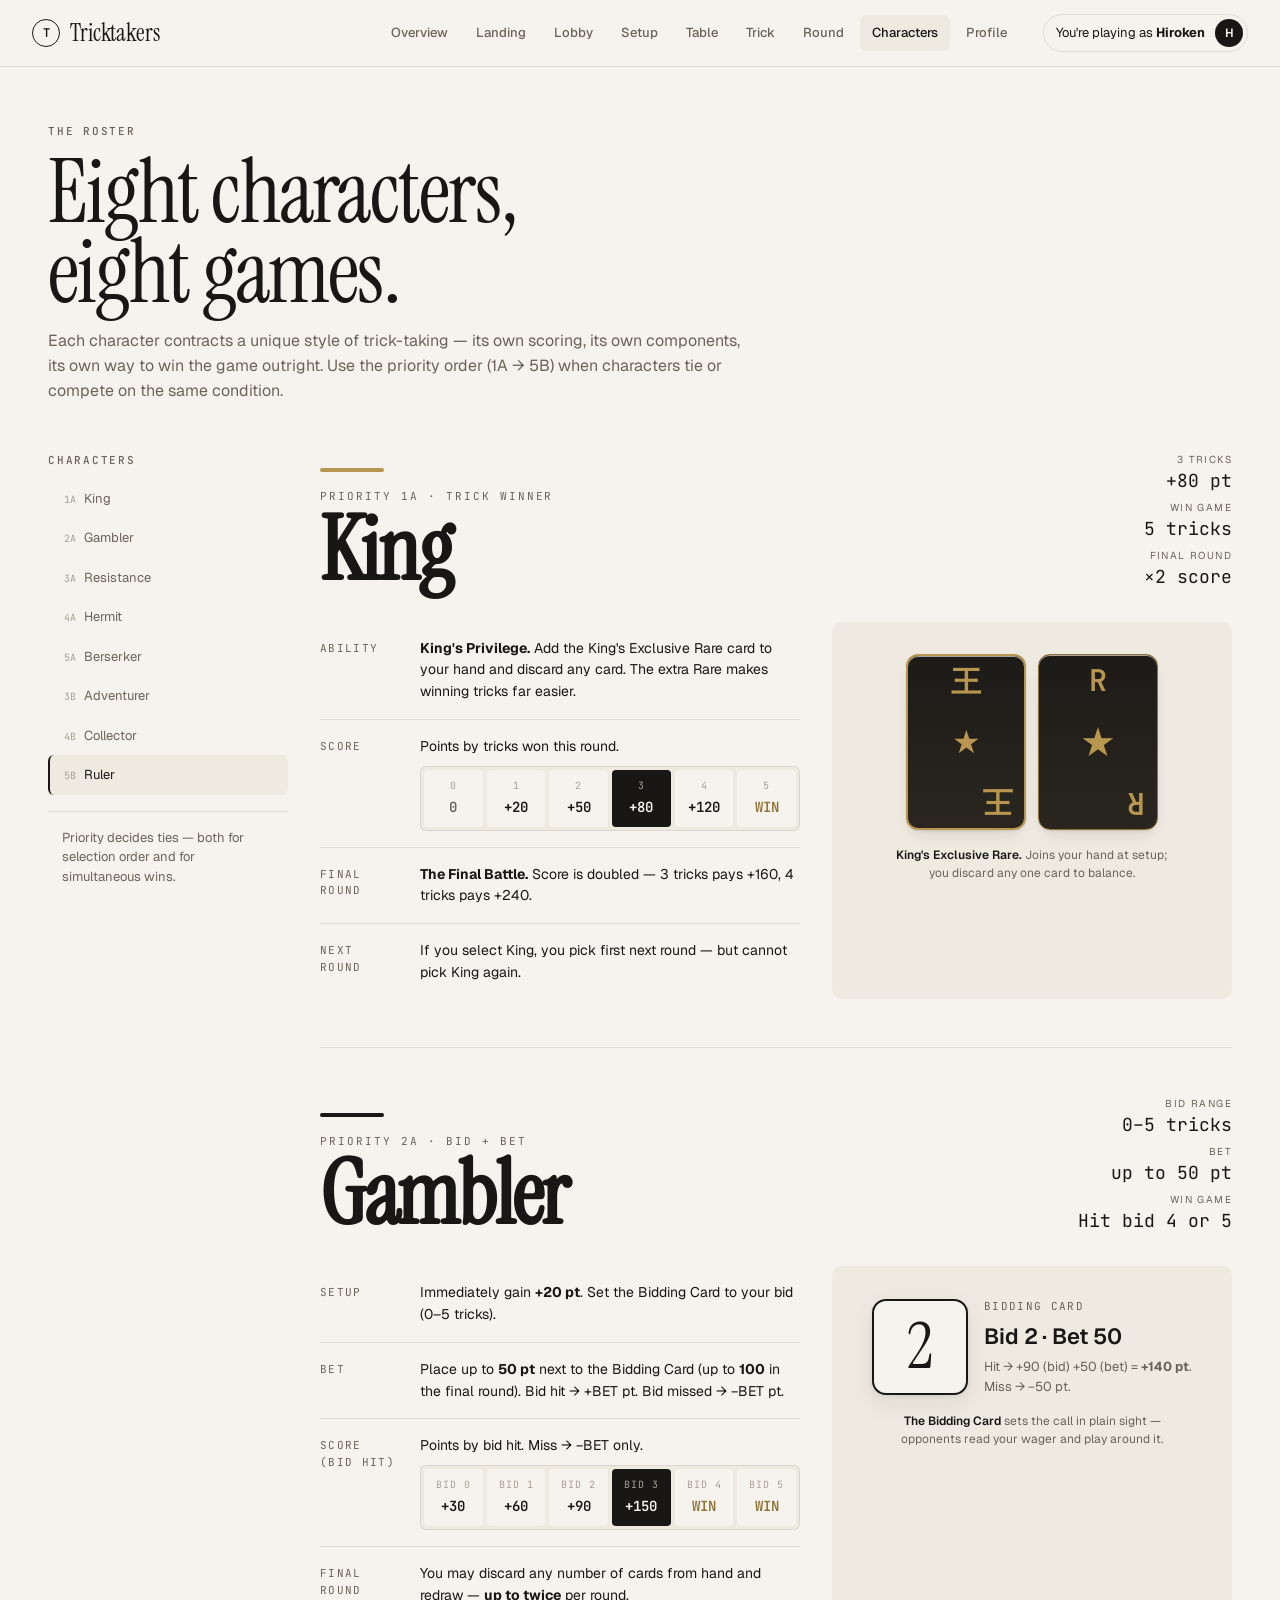
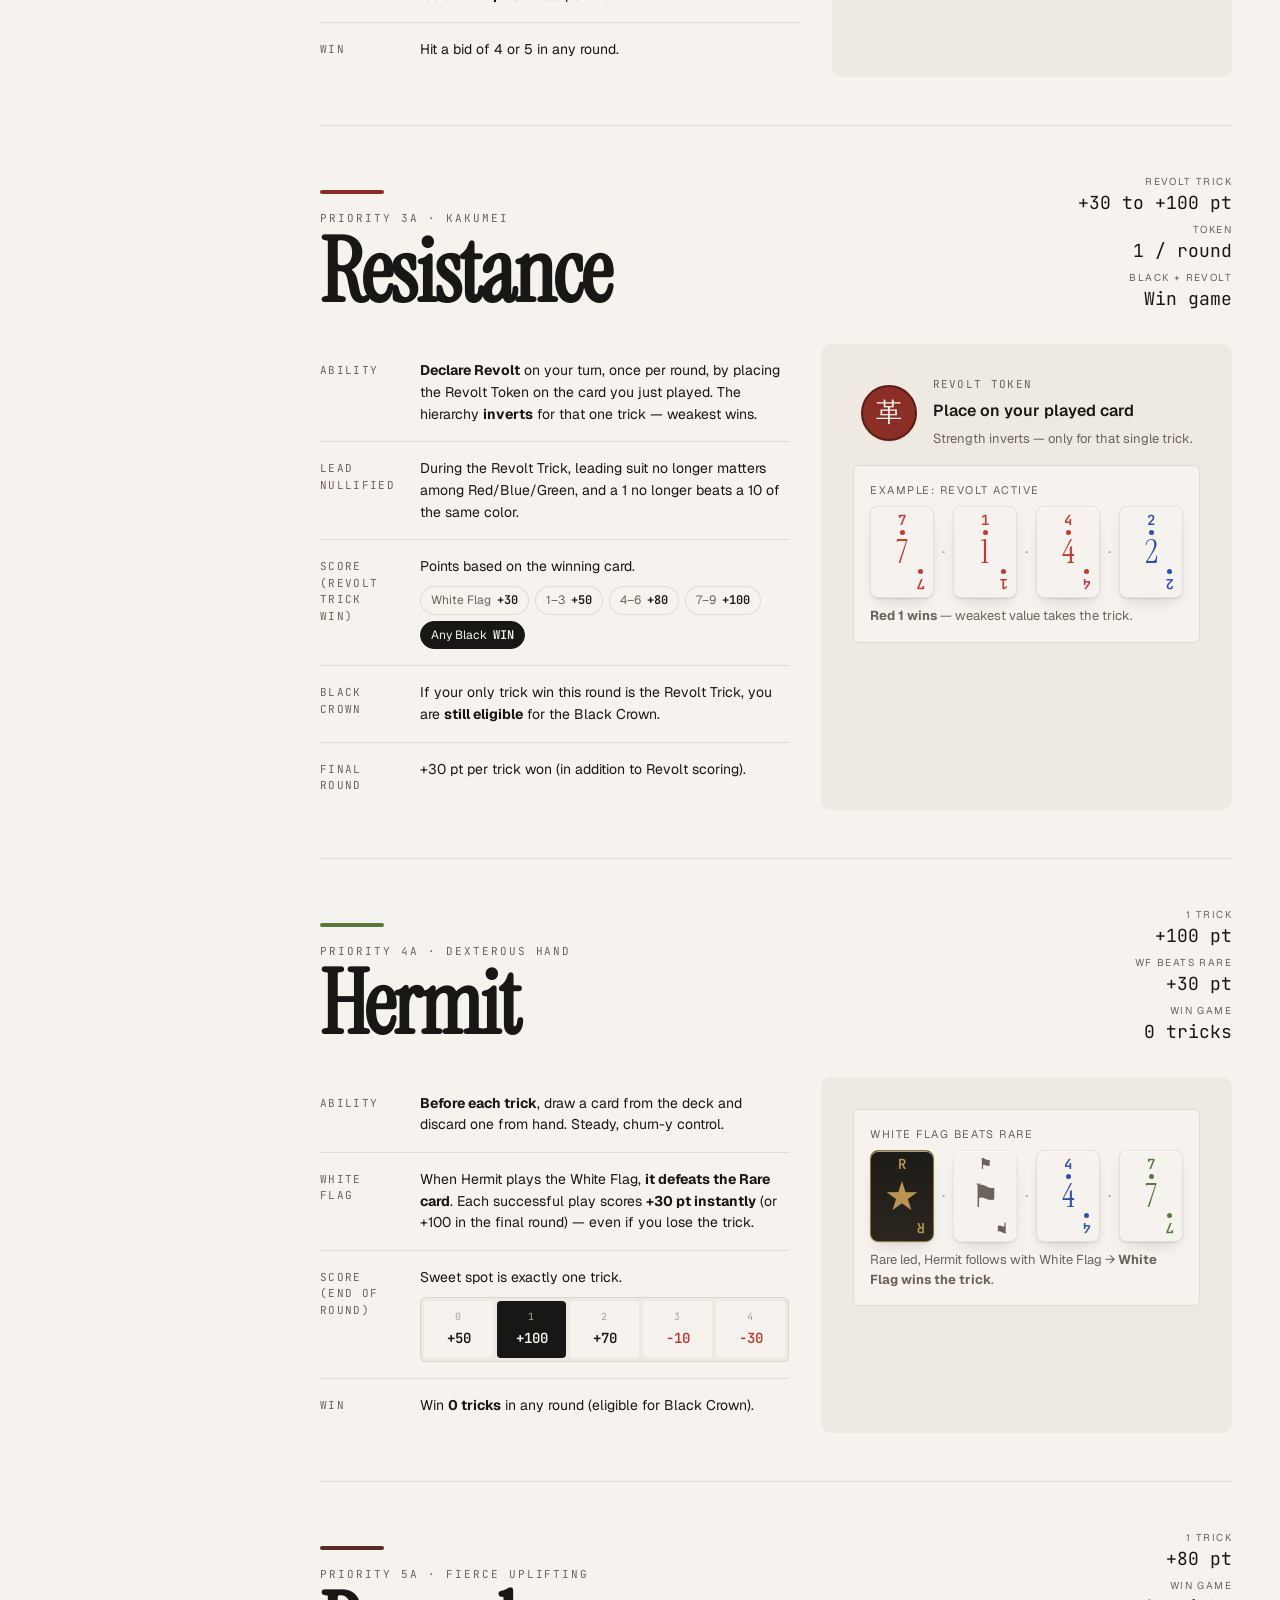
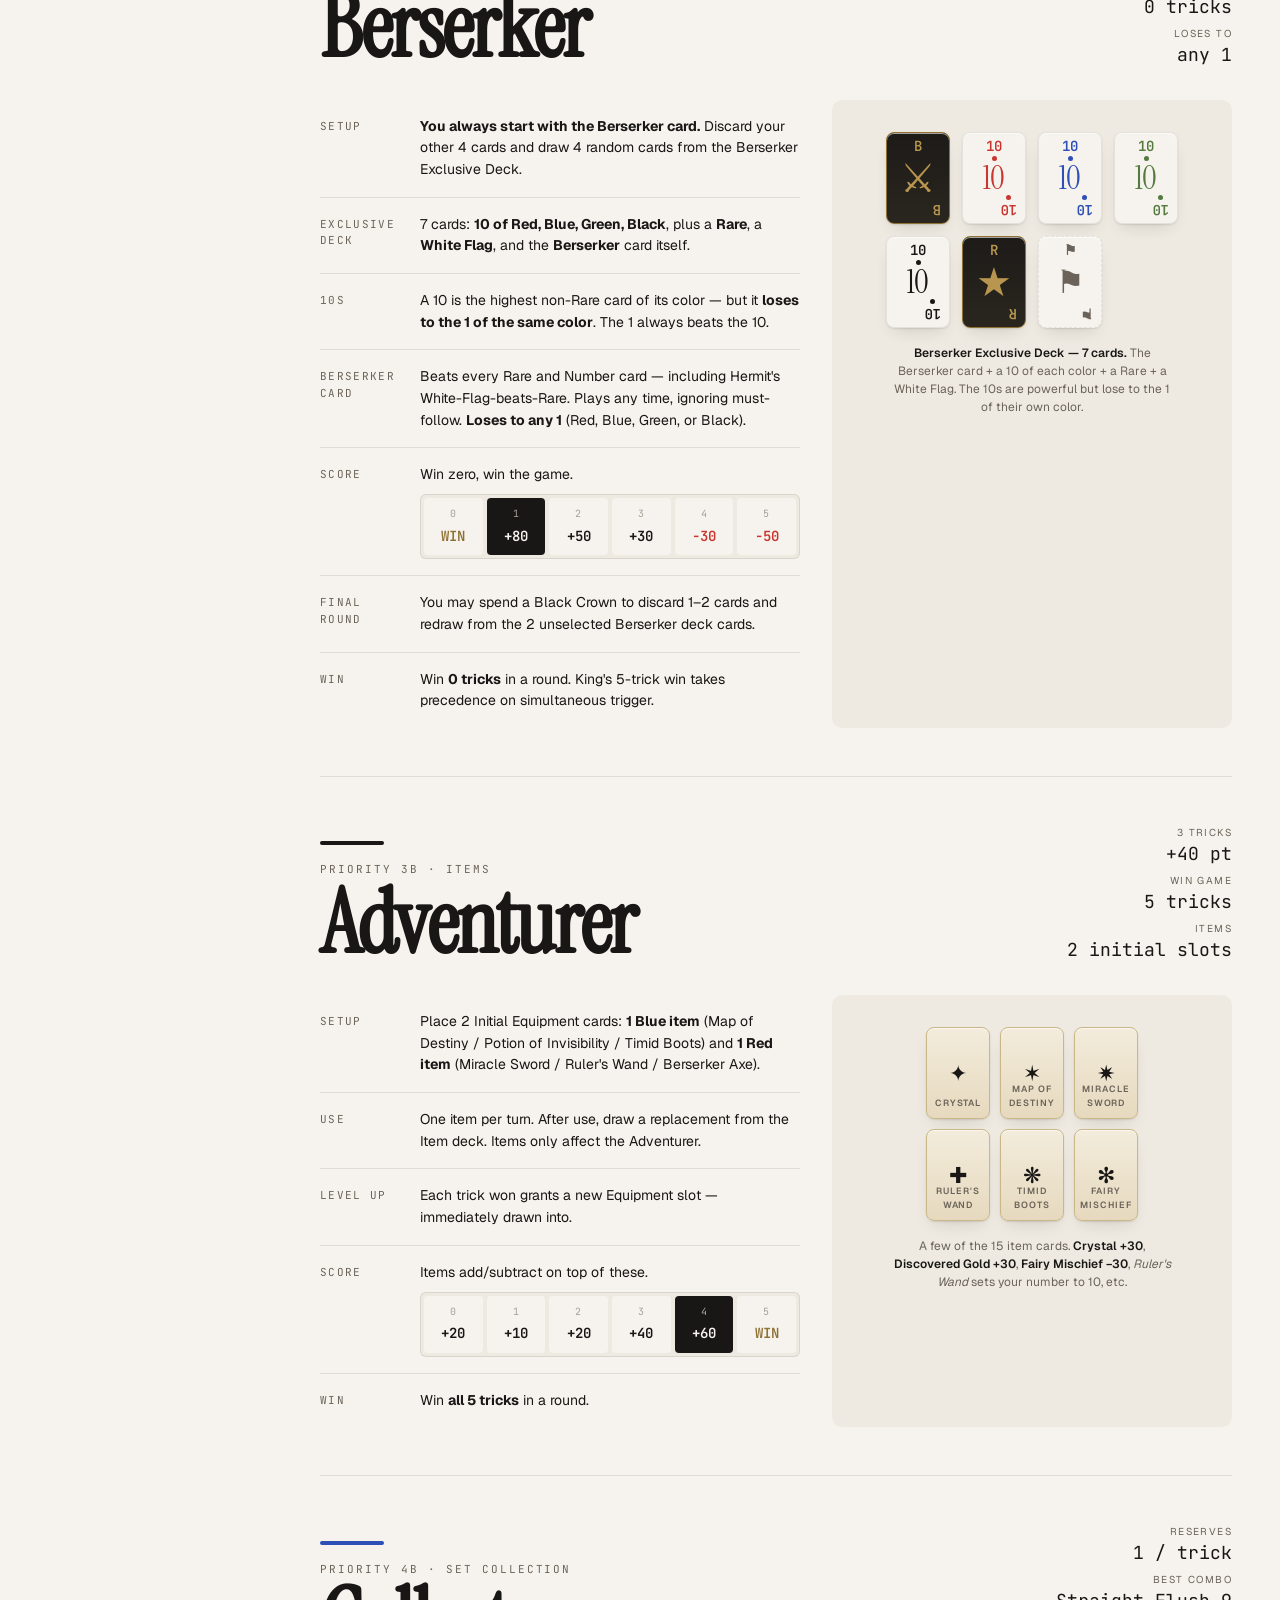
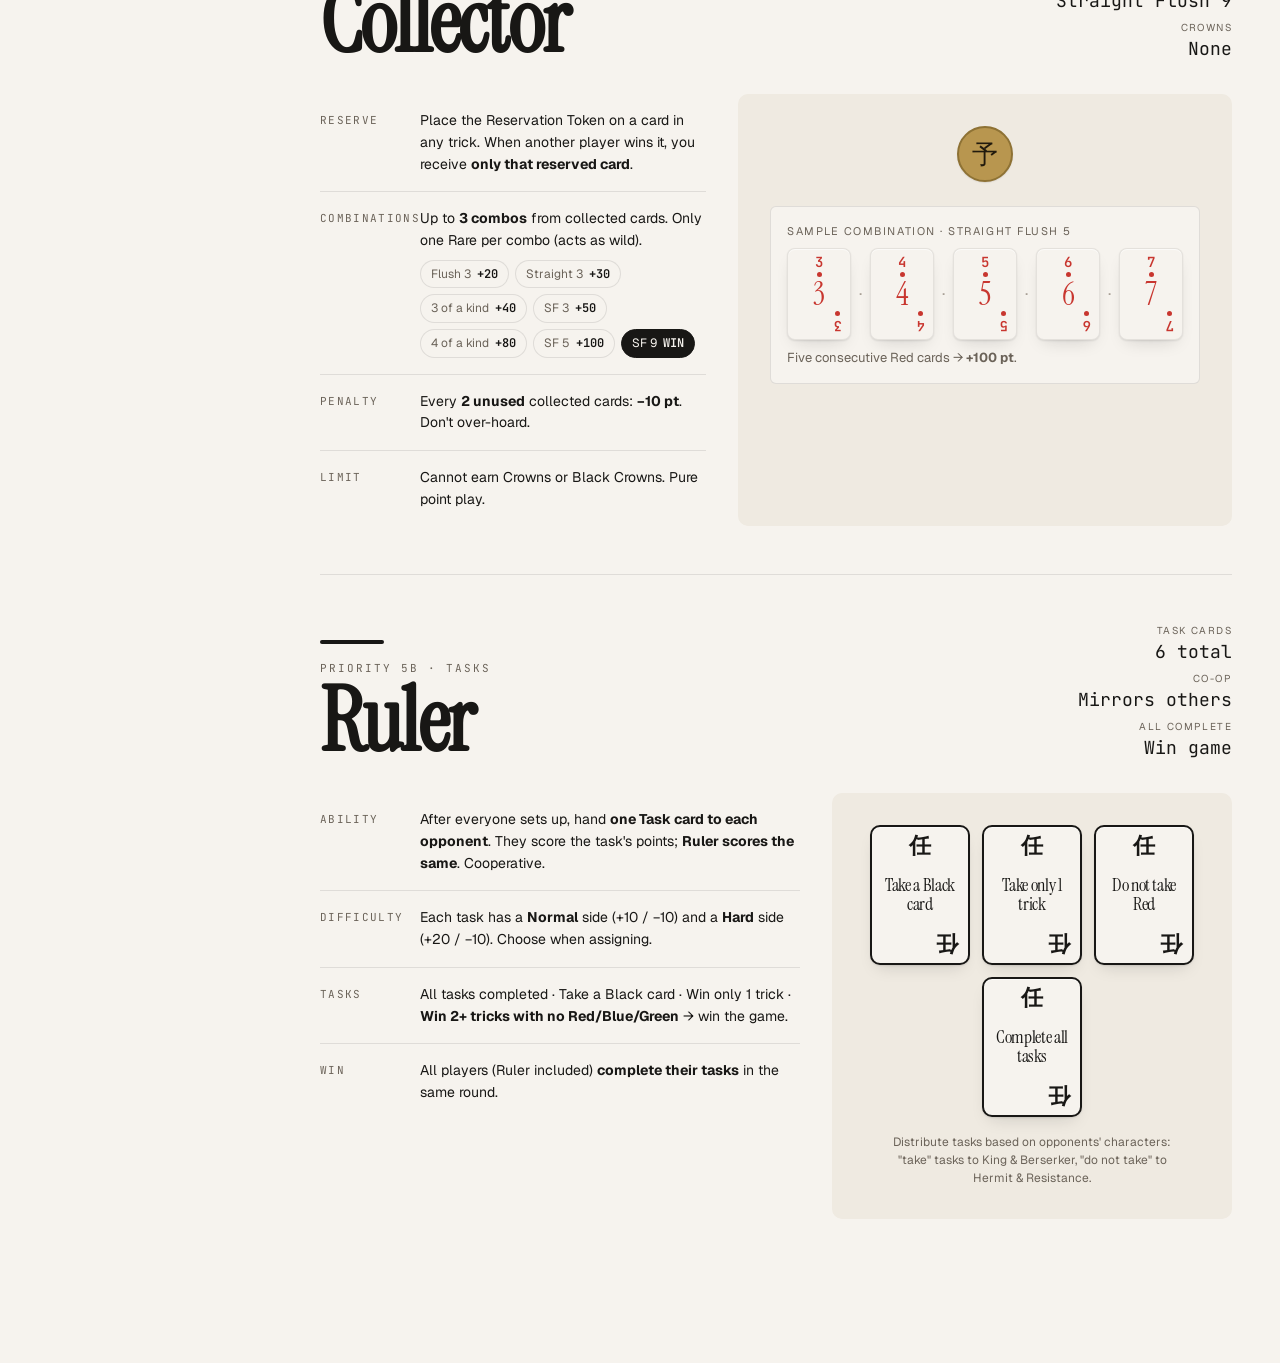
==== priv/static/tricktakers/characters.html @ 6077c6db "initial" ====
<!doctype html>
<html lang="en">
<head>
  <meta charset="utf-8">
  <title>Tricktakers — Characters</title>
  <link rel="stylesheet" href="assets/styles.css">
  <style>
    .codex {
      display: grid;
      grid-template-columns: 240px 1fr;
      gap: 32px;
      align-items: flex-start;
    }
    .toc { position: sticky; top: 80px; }
    .toc a {
      display: block;
      padding: 10px 14px;
      border-radius: var(--r-md);
      text-decoration: none;
      color: var(--ink-mute);
      font-size: 13px;
      border-left: 2px solid transparent;
    }
    .toc a:hover { color: var(--ink); background: var(--paper-2); }
    .toc a.active { color: var(--ink); border-left-color: var(--ink); background: var(--paper-2); }
    .toc .pri { font-family: var(--font-mono); font-size: 10px; color: var(--ink-faint); margin-right: 8px; }

    .char-section {
      padding: 48px 0;
      border-bottom: 1px solid var(--hair);
      scroll-margin-top: 80px;
    }
    .char-section:first-of-type { padding-top: 0; }
    .char-section:last-of-type { border-bottom: none; }

    .char-head {
      display: grid;
      grid-template-columns: 1fr auto;
      gap: 24px;
      align-items: flex-end;
      margin-bottom: 32px;
    }
    .char-head .name {
      font-family: var(--font-display);
      font-size: 88px;
      line-height: 0.9;
      letter-spacing: -0.02em;
      margin: 0;
    }
    .char-head .priority-tag {
      font-family: var(--font-mono);
      font-size: 11px;
      letter-spacing: 0.18em;
      text-transform: uppercase;
      color: var(--ink-mute);
      margin-bottom: 6px;
    }
    .char-head .quick-stats {
      display: flex; flex-direction: column; gap: 6px;
      text-align: right;
      font-size: 13px;
    }
    .char-head .quick-stats .v {
      font-family: var(--font-mono);
      font-size: 18px;
      color: var(--ink);
    }
    .char-head .quick-stats .l {
      font-size: 10px;
      letter-spacing: 0.14em;
      text-transform: uppercase;
      color: var(--ink-mute);
    }

    .char-body {
      display: grid;
      grid-template-columns: 1.2fr 1fr;
      gap: 32px;
    }
    .mech-list {
      display: flex; flex-direction: column;
      gap: 0;
    }
    .mech-list .row-item {
      display: grid;
      grid-template-columns: 80px 1fr;
      gap: 20px;
      padding: 16px 0;
      border-top: 1px solid var(--hair);
    }
    .mech-list .row-item:first-child { border-top: none; }
    .mech-list .row-item .key {
      font-family: var(--font-mono);
      font-size: 11px;
      letter-spacing: 0.12em;
      color: var(--ink-mute);
      text-transform: uppercase;
      padding-top: 2px;
    }
    .mech-list .row-item .val {
      font-size: 14px;
      line-height: 1.55;
    }
    .mech-list .row-item .val strong { color: var(--ink); }

    .card-display {
      background: var(--paper-2);
      border-radius: var(--r-lg);
      padding: 32px;
      display: flex;
      flex-direction: column;
      align-items: center;
      gap: 16px;
    }
    .card-display .stack {
      display: flex; gap: 12px; flex-wrap: wrap; justify-content: center;
    }
    .card-display .caption {
      text-align: center;
      font-size: 12px;
      color: var(--ink-mute);
      max-width: 36ch;
    }
    .card-display .caption strong { color: var(--ink); font-weight: 600; }

    .berserker-deck {
      display: grid;
      grid-template-columns: repeat(4, 1fr);
      gap: 12px;
    }
    .item-grid {
      display: grid;
      grid-template-columns: repeat(3, 1fr);
      gap: 10px;
    }
    .item-grid .pcard.item .center { font-size: 22px; }
    .accent-bar {
      height: 4px;
      width: 64px;
      border-radius: 2px;
      background: var(--ink);
      margin-bottom: 16px;
    }
    .accent-bar.gold { background: var(--gold); }
    .accent-bar.red { background: var(--suit-red); }
    .accent-bar.blue { background: var(--suit-blue); }
    .accent-bar.green { background: var(--suit-green); }
    .accent-bar.crimson { background: var(--crimson); }
    .accent-bar.ink { background: var(--ink); }
    .accent-bar.brown { background: #5a2a22; }

    .example {
      background: var(--paper);
      border: 1px solid var(--hair);
      border-radius: var(--r-md);
      padding: 16px;
      font-size: 13px;
    }
    .example .title {
      font-size: 11px;
      letter-spacing: 0.14em;
      text-transform: uppercase;
      color: var(--ink-mute);
      margin-bottom: 8px;
    }
    .example .cards-row {
      display: flex; gap: 8px;
      margin-top: 8px;
      align-items: center;
    }
    .example .arrow { color: var(--ink-faint); font-size: 16px; }

    .die {
      width: 96px; height: 96px;
      background: var(--paper);
      border: 2px solid var(--ink);
      border-radius: 14px;
      display: grid; place-items: center;
      font-family: var(--font-display);
      font-size: 64px;
      line-height: 1;
      box-shadow: var(--sh-2);
    }
    .token {
      width: 56px; height: 56px;
      border-radius: 50%;
      display: grid; place-items: center;
      font-family: var(--font-display);
      font-size: 26px;
      box-shadow: var(--sh-1);
    }
    .token.kakumei { background: var(--crimson); color: var(--paper); border: 2px solid #5a1d16; }
    .token.reservation { background: var(--gold); color: #211a0d; border: 2px solid var(--gold-deep); }
    .token.lead { background: var(--paper); color: var(--ink); border: 2px solid var(--ink); font-size: 12px; letter-spacing: 0.1em; }
  </style>
</head>
<body>
  <div class="app" data-screen-label="08 Characters">
    <div id="bar"></div>
    <main class="page-wide">
      <div style="margin-bottom: 48px;">
        <div class="eyebrow">The roster</div>
        <h1 class="h-display" style="margin: 12px 0 16px; max-width: 14ch;">Eight characters, eight games.</h1>
        <p class="body" style="max-width: 64ch; color: var(--ink-mute); font-size: 16px;">
          Each character contracts a unique style of trick-taking — its own scoring, its own components,
          its own way to win the game outright. Use the priority order (1A → 5B) when characters tie or compete on the same condition.
        </p>
      </div>

      <div class="codex">
        <!-- TOC -->
        <aside class="toc">
          <div class="eyebrow" style="margin-bottom: 10px;">Characters</div>
          <a href="#king" class="active"><span class="pri">1A</span>King</a>
          <a href="#gambler"><span class="pri">2A</span>Gambler</a>
          <a href="#resistance"><span class="pri">3A</span>Resistance</a>
          <a href="#hermit"><span class="pri">4A</span>Hermit</a>
          <a href="#berserker"><span class="pri">5A</span>Berserker</a>
          <a href="#adventurer"><span class="pri">3B</span>Adventurer</a>
          <a href="#collector"><span class="pri">4B</span>Collector</a>
          <a href="#ruler"><span class="pri">5B</span>Ruler</a>
          <div class="divider" style="margin: 16px 0;"></div>
          <div class="body-sm muted" style="padding: 0 14px;">
            Priority decides ties &mdash; both for selection order and for simultaneous wins.
          </div>
        </aside>

        <!-- Character entries -->
        <div>
          <!-- KING -->
          <section id="king" class="char-section">
            <div class="char-head">
              <div>
                <div class="accent-bar gold"></div>
                <div class="priority-tag">Priority 1A · Trick winner</div>
                <h2 class="name">King</h2>
              </div>
              <div class="quick-stats">
                <div><div class="l">3 tricks</div><div class="v">+80 pt</div></div>
                <div><div class="l">Win game</div><div class="v">5 tricks</div></div>
                <div><div class="l">Final round</div><div class="v">×2 score</div></div>
              </div>
            </div>
            <div class="char-body">
              <div class="mech-list">
                <div class="row-item">
                  <div class="key">Ability</div>
                  <div class="val"><strong>King's Privilege.</strong> Add the King's Exclusive Rare card to your hand and discard any card. The extra Rare makes winning tricks far easier.</div>
                </div>
                <div class="row-item">
                  <div class="key">Score</div>
                  <div class="val">
                    Points by tricks won this round.
                    <div class="tier-row">
                      <div class="tier zero"><div class="label">0</div><div class="v">0</div></div>
                      <div class="tier"><div class="label">1</div><div class="v">+20</div></div>
                      <div class="tier"><div class="label">2</div><div class="v">+50</div></div>
                      <div class="tier highlight"><div class="label">3</div><div class="v">+80</div></div>
                      <div class="tier"><div class="label">4</div><div class="v">+120</div></div>
                      <div class="tier win"><div class="label">5</div><div class="v">WIN</div></div>
                    </div>
                  </div>
                </div>
                <div class="row-item">
                  <div class="key">Final round</div>
                  <div class="val"><strong>The Final Battle.</strong> Score is doubled — 3 tricks pays +160, 4 tricks pays +240.</div>
                </div>
                <div class="row-item">
                  <div class="key">Next round</div>
                  <div class="val">If you select King, you pick first next round — but cannot pick King again.</div>
                </div>
              </div>
              <div class="card-display">
                <div class="stack">
                  <div id="king-rare"></div>
                  <div id="king-rare-2"></div>
                </div>
                <div class="caption"><strong>King's Exclusive Rare.</strong> Joins your hand at setup; you discard any one card to balance.</div>
              </div>
            </div>
          </section>

          <!-- GAMBLER -->
          <section id="gambler" class="char-section">
            <div class="char-head">
              <div>
                <div class="accent-bar"></div>
                <div class="priority-tag">Priority 2A · Bid + bet</div>
                <h2 class="name">Gambler</h2>
              </div>
              <div class="quick-stats">
                <div><div class="l">Bid range</div><div class="v">0–5 tricks</div></div>
                <div><div class="l">Bet</div><div class="v">up to 50 pt</div></div>
                <div><div class="l">Win game</div><div class="v">Hit bid 4 or 5</div></div>
              </div>
            </div>
            <div class="char-body">
              <div class="mech-list">
                <div class="row-item">
                  <div class="key">Setup</div>
                  <div class="val">Immediately gain <strong>+20 pt</strong>. Set the Bidding Card to your bid (0–5 tricks).</div>
                </div>
                <div class="row-item">
                  <div class="key">Bet</div>
                  <div class="val">Place up to <strong>50 pt</strong> next to the Bidding Card (up to <strong>100</strong> in the final round). Bid hit → +BET pt. Bid missed → −BET pt.</div>
                </div>
                <div class="row-item">
                  <div class="key">Score (bid hit)</div>
                  <div class="val">
                    Points by bid hit. Miss → −BET only.
                    <div class="tier-row">
                      <div class="tier"><div class="label">Bid 0</div><div class="v">+30</div></div>
                      <div class="tier"><div class="label">Bid 1</div><div class="v">+60</div></div>
                      <div class="tier"><div class="label">Bid 2</div><div class="v">+90</div></div>
                      <div class="tier highlight"><div class="label">Bid 3</div><div class="v">+150</div></div>
                      <div class="tier win"><div class="label">Bid 4</div><div class="v">WIN</div></div>
                      <div class="tier win"><div class="label">Bid 5</div><div class="v">WIN</div></div>
                    </div>
                  </div>
                </div>
                <div class="row-item">
                  <div class="key">Final round</div>
                  <div class="val">You may discard any number of cards from hand and redraw — <strong>up to twice</strong> per round.</div>
                </div>
                <div class="row-item">
                  <div class="key">Win</div>
                  <div class="val">Hit a bid of 4 or 5 in any round.</div>
                </div>
              </div>
              <div class="card-display">
                <div class="row gap-4" style="align-items: center;">
                  <div class="die">2</div>
                  <div class="col gap-2" style="text-align: left;">
                    <div class="mono" style="font-size: 11px; letter-spacing: 0.12em; color: var(--ink-mute);">BIDDING CARD</div>
                    <div class="h-3">Bid 2 · Bet 50</div>
                    <div class="body-sm muted">Hit → +90 (bid) +50 (bet) = <strong>+140 pt</strong>.<br>Miss → −50 pt.</div>
                  </div>
                </div>
                <div class="caption"><strong>The Bidding Card</strong> sets the call in plain sight — opponents read your wager and play around it.</div>
              </div>
            </div>
          </section>

          <!-- RESISTANCE -->
          <section id="resistance" class="char-section">
            <div class="char-head">
              <div>
                <div class="accent-bar crimson"></div>
                <div class="priority-tag">Priority 3A · Kakumei</div>
                <h2 class="name">Resistance</h2>
              </div>
              <div class="quick-stats">
                <div><div class="l">Revolt trick</div><div class="v">+30 to +100 pt</div></div>
                <div><div class="l">Token</div><div class="v">1 / round</div></div>
                <div><div class="l">Black + Revolt</div><div class="v">Win game</div></div>
              </div>
            </div>
            <div class="char-body">
              <div class="mech-list">
                <div class="row-item">
                  <div class="key">Ability</div>
                  <div class="val"><strong>Declare Revolt</strong> on your turn, once per round, by placing the Revolt Token on the card you just played. The hierarchy <strong>inverts</strong> for that one trick — weakest wins.</div>
                </div>
                <div class="row-item">
                  <div class="key">Lead nullified</div>
                  <div class="val">During the Revolt Trick, leading suit no longer matters among Red/Blue/Green, and a 1 no longer beats a 10 of the same color.</div>
                </div>
                <div class="row-item">
                  <div class="key">Score (Revolt Trick win)</div>
                  <div class="val">
                    Points based on the winning card.
                    <div class="chip-row">
                      <span class="chip"><span class="k">White Flag</span><span class="v">+30</span></span>
                      <span class="chip"><span class="k">1–3</span><span class="v">+50</span></span>
                      <span class="chip"><span class="k">4–6</span><span class="v">+80</span></span>
                      <span class="chip"><span class="k">7–9</span><span class="v">+100</span></span>
                      <span class="chip win"><span class="k">Any Black</span><span class="v">WIN</span></span>
                    </div>
                  </div>
                </div>
                <div class="row-item">
                  <div class="key">Black crown</div>
                  <div class="val">If your only trick win this round is the Revolt Trick, you are <strong>still eligible</strong> for the Black Crown.</div>
                </div>
                <div class="row-item">
                  <div class="key">Final round</div>
                  <div class="val">+30 pt per trick won (in addition to Revolt scoring).</div>
                </div>
              </div>
              <div class="card-display">
                <div class="row gap-4">
                  <div class="token kakumei">革</div>
                  <div class="col gap-2" style="text-align: left;">
                    <div class="mono" style="font-size: 11px; letter-spacing: 0.12em; color: var(--ink-mute);">REVOLT TOKEN</div>
                    <div class="h-4">Place on your played card</div>
                    <div class="body-sm muted">Strength inverts — only for that single trick.</div>
                  </div>
                </div>
                <div class="example">
                  <div class="title">Example: Revolt active</div>
                  <div class="cards-row" id="kakumei-example"></div>
                  <div class="body-sm muted" style="margin-top: 8px;"><strong>Red 1 wins</strong> — weakest value takes the trick.</div>
                </div>
              </div>
            </div>
          </section>

          <!-- HERMIT -->
          <section id="hermit" class="char-section">
            <div class="char-head">
              <div>
                <div class="accent-bar green"></div>
                <div class="priority-tag">Priority 4A · Dexterous hand</div>
                <h2 class="name">Hermit</h2>
              </div>
              <div class="quick-stats">
                <div><div class="l">1 trick</div><div class="v">+100 pt</div></div>
                <div><div class="l">WF beats Rare</div><div class="v">+30 pt</div></div>
                <div><div class="l">Win game</div><div class="v">0 tricks</div></div>
              </div>
            </div>
            <div class="char-body">
              <div class="mech-list">
                <div class="row-item">
                  <div class="key">Ability</div>
                  <div class="val"><strong>Before each trick</strong>, draw a card from the deck and discard one from hand. Steady, churn-y control.</div>
                </div>
                <div class="row-item">
                  <div class="key">White Flag</div>
                  <div class="val">When Hermit plays the White Flag, <strong>it defeats the Rare card</strong>. Each successful play scores <strong>+30 pt instantly</strong> (or +100 in the final round) — even if you lose the trick.</div>
                </div>
                <div class="row-item">
                  <div class="key">Score (end of round)</div>
                  <div class="val">
                    Sweet spot is exactly one trick.
                    <div class="tier-row">
                      <div class="tier"><div class="label">0</div><div class="v">+50</div></div>
                      <div class="tier highlight"><div class="label">1</div><div class="v">+100</div></div>
                      <div class="tier"><div class="label">2</div><div class="v">+70</div></div>
                      <div class="tier lose"><div class="label">3</div><div class="v">−10</div></div>
                      <div class="tier lose"><div class="label">4</div><div class="v">−30</div></div>
                    </div>
                  </div>
                </div>
                <div class="row-item">
                  <div class="key">Win</div>
                  <div class="val">Win <strong>0 tricks</strong> in any round (eligible for Black Crown).</div>
                </div>
              </div>
              <div class="card-display">
                <div class="example" style="width: 100%;">
                  <div class="title">White Flag beats Rare</div>
                  <div class="cards-row" id="hermit-example"></div>
                  <div class="body-sm muted" style="margin-top: 8px;">Rare led, Hermit follows with White Flag → <strong>White Flag wins the trick</strong>.</div>
                </div>
              </div>
            </div>
          </section>

          <!-- BERSERKER -->
          <section id="berserker" class="char-section">
            <div class="char-head">
              <div>
                <div class="accent-bar brown"></div>
                <div class="priority-tag">Priority 5A · Fierce uplifting</div>
                <h2 class="name">Berserker</h2>
              </div>
              <div class="quick-stats">
                <div><div class="l">1 trick</div><div class="v">+80 pt</div></div>
                <div><div class="l">Win game</div><div class="v">0 tricks</div></div>
                <div><div class="l">Loses to</div><div class="v">any 1</div></div>
              </div>
            </div>
            <div class="char-body">
              <div class="mech-list">
                <div class="row-item">
                  <div class="key">Setup</div>
                  <div class="val"><strong>You always start with the Berserker card.</strong> Discard your other 4 cards and draw 4 random cards from the Berserker Exclusive Deck.</div>
                </div>
                <div class="row-item">
                  <div class="key">Exclusive deck</div>
                  <div class="val">7 cards: <strong>10 of Red, Blue, Green, Black</strong>, plus a <strong>Rare</strong>, a <strong>White Flag</strong>, and the <strong>Berserker</strong> card itself.</div>
                </div>
                <div class="row-item">
                  <div class="key">10s</div>
                  <div class="val">A 10 is the highest non-Rare card of its color — but it <strong>loses to the 1 of the same color</strong>. The 1 always beats the 10.</div>
                </div>
                <div class="row-item">
                  <div class="key">Berserker card</div>
                  <div class="val">Beats every Rare and Number card — including Hermit's White-Flag-beats-Rare. Plays any time, ignoring must-follow. <strong>Loses to any 1</strong> (Red, Blue, Green, or Black).</div>
                </div>
                <div class="row-item">
                  <div class="key">Score</div>
                  <div class="val">
                    Win zero, win the game.
                    <div class="tier-row">
                      <div class="tier win"><div class="label">0</div><div class="v">WIN</div></div>
                      <div class="tier highlight"><div class="label">1</div><div class="v">+80</div></div>
                      <div class="tier"><div class="label">2</div><div class="v">+50</div></div>
                      <div class="tier"><div class="label">3</div><div class="v">+30</div></div>
                      <div class="tier lose"><div class="label">4</div><div class="v">−30</div></div>
                      <div class="tier lose"><div class="label">5</div><div class="v">−50</div></div>
                    </div>
                  </div>
                </div>
                <div class="row-item">
                  <div class="key">Final round</div>
                  <div class="val">You may spend a Black Crown to discard 1–2 cards and redraw from the 2 unselected Berserker deck cards.</div>
                </div>
                <div class="row-item">
                  <div class="key">Win</div>
                  <div class="val">Win <strong>0 tricks</strong> in a round. King's 5-trick win takes precedence on simultaneous trigger.</div>
                </div>
              </div>
              <div class="card-display">
                <div class="berserker-deck" id="berserker-deck"></div>
                <div class="caption"><strong>Berserker Exclusive Deck — 7 cards.</strong> The Berserker card + a 10 of each color + a Rare + a White Flag. The 10s are powerful but lose to the 1 of their own color.</div>
              </div>
            </div>
          </section>

          <!-- ADVENTURER -->
          <section id="adventurer" class="char-section">
            <div class="char-head">
              <div>
                <div class="accent-bar"></div>
                <div class="priority-tag">Priority 3B · Items</div>
                <h2 class="name">Adventurer</h2>
              </div>
              <div class="quick-stats">
                <div><div class="l">3 tricks</div><div class="v">+40 pt</div></div>
                <div><div class="l">Win game</div><div class="v">5 tricks</div></div>
                <div><div class="l">Items</div><div class="v">2 initial slots</div></div>
              </div>
            </div>
            <div class="char-body">
              <div class="mech-list">
                <div class="row-item">
                  <div class="key">Setup</div>
                  <div class="val">Place 2 Initial Equipment cards: <strong>1 Blue item</strong> (Map of Destiny / Potion of Invisibility / Timid Boots) and <strong>1 Red item</strong> (Miracle Sword / Ruler's Wand / Berserker Axe).</div>
                </div>
                <div class="row-item">
                  <div class="key">Use</div>
                  <div class="val">One item per turn. After use, draw a replacement from the Item deck. Items only affect the Adventurer.</div>
                </div>
                <div class="row-item">
                  <div class="key">Level up</div>
                  <div class="val">Each trick won grants a new Equipment slot — immediately drawn into.</div>
                </div>
                <div class="row-item">
                  <div class="key">Score</div>
                  <div class="val">
                    Items add/subtract on top of these.
                    <div class="tier-row">
                      <div class="tier"><div class="label">0</div><div class="v">+20</div></div>
                      <div class="tier"><div class="label">1</div><div class="v">+10</div></div>
                      <div class="tier"><div class="label">2</div><div class="v">+20</div></div>
                      <div class="tier"><div class="label">3</div><div class="v">+40</div></div>
                      <div class="tier highlight"><div class="label">4</div><div class="v">+60</div></div>
                      <div class="tier win"><div class="label">5</div><div class="v">WIN</div></div>
                    </div>
                  </div>
                </div>
                <div class="row-item">
                  <div class="key">Win</div>
                  <div class="val">Win <strong>all 5 tricks</strong> in a round.</div>
                </div>
              </div>
              <div class="card-display">
                <div class="item-grid" id="adv-items"></div>
                <div class="caption">A few of the 15 item cards. <strong>Crystal +30</strong>, <strong>Discovered Gold +30</strong>, <strong>Fairy Mischief −30</strong>, <em>Ruler's Wand</em> sets your number to 10, etc.</div>
              </div>
            </div>
          </section>

          <!-- COLLECTOR -->
          <section id="collector" class="char-section">
            <div class="char-head">
              <div>
                <div class="accent-bar blue"></div>
                <div class="priority-tag">Priority 4B · Set collection</div>
                <h2 class="name">Collector</h2>
              </div>
              <div class="quick-stats">
                <div><div class="l">Reserves</div><div class="v">1 / trick</div></div>
                <div><div class="l">Best combo</div><div class="v">Straight Flush 9</div></div>
                <div><div class="l">Crowns</div><div class="v">None</div></div>
              </div>
            </div>
            <div class="char-body">
              <div class="mech-list">
                <div class="row-item">
                  <div class="key">Reserve</div>
                  <div class="val">Place the Reservation Token on a card in any trick. When another player wins it, you receive <strong>only that reserved card</strong>.</div>
                </div>
                <div class="row-item">
                  <div class="key">Combinations</div>
                  <div class="val">
                    Up to <strong>3 combos</strong> from collected cards. Only one Rare per combo (acts as wild).
                    <div class="chip-row">
                      <span class="chip"><span class="k">Flush 3</span><span class="v">+20</span></span>
                      <span class="chip"><span class="k">Straight 3</span><span class="v">+30</span></span>
                      <span class="chip"><span class="k">3 of a kind</span><span class="v">+40</span></span>
                      <span class="chip"><span class="k">SF 3</span><span class="v">+50</span></span>
                      <span class="chip"><span class="k">4 of a kind</span><span class="v">+80</span></span>
                      <span class="chip"><span class="k">SF 5</span><span class="v">+100</span></span>
                      <span class="chip win"><span class="k">SF 9</span><span class="v">WIN</span></span>
                    </div>
                  </div>
                </div>
                <div class="row-item">
                  <div class="key">Penalty</div>
                  <div class="val">Every <strong>2 unused</strong> collected cards: <strong>−10 pt</strong>. Don't over-hoard.</div>
                </div>
                <div class="row-item">
                  <div class="key">Limit</div>
                  <div class="val">Cannot earn Crowns or Black Crowns. Pure point play.</div>
                </div>
              </div>
              <div class="card-display">
                <div class="stack" style="margin-bottom: 8px;">
                  <div class="token reservation">予</div>
                </div>
                <div class="example" style="width: 100%;">
                  <div class="title">Sample combination · Straight Flush 5</div>
                  <div class="cards-row" id="collector-example"></div>
                  <div class="body-sm muted" style="margin-top: 8px;">Five consecutive Red cards → <strong>+100 pt</strong>.</div>
                </div>
              </div>
            </div>
          </section>

          <!-- RULER -->
          <section id="ruler" class="char-section">
            <div class="char-head">
              <div>
                <div class="accent-bar ink"></div>
                <div class="priority-tag">Priority 5B · Tasks</div>
                <h2 class="name">Ruler</h2>
              </div>
              <div class="quick-stats">
                <div><div class="l">Task cards</div><div class="v">6 total</div></div>
                <div><div class="l">Co-op</div><div class="v">Mirrors others</div></div>
                <div><div class="l">All complete</div><div class="v">Win game</div></div>
              </div>
            </div>
            <div class="char-body">
              <div class="mech-list">
                <div class="row-item">
                  <div class="key">Ability</div>
                  <div class="val">After everyone sets up, hand <strong>one Task card to each opponent</strong>. They score the task's points; <strong>Ruler scores the same</strong>. Cooperative.</div>
                </div>
                <div class="row-item">
                  <div class="key">Difficulty</div>
                  <div class="val">Each task has a <strong>Normal</strong> side (+10 / −10) and a <strong>Hard</strong> side (+20 / −10). Choose when assigning.</div>
                </div>
                <div class="row-item">
                  <div class="key">Tasks</div>
                  <div class="val">All tasks completed · Take a Black card · Win only 1 trick · <strong>Win 2+ tricks with no Red/Blue/Green</strong> → win the game.</div>
                </div>
                <div class="row-item">
                  <div class="key">Win</div>
                  <div class="val">All players (Ruler included) <strong>complete their tasks</strong> in the same round.</div>
                </div>
              </div>
              <div class="card-display">
                <div class="stack" id="task-cards"></div>
                <div class="caption">Distribute tasks based on opponents' characters: "take" tasks to King &amp; Berserker, "do not take" to Hermit &amp; Resistance.</div>
              </div>
            </div>
          </section>
        </div>
      </div>
    </main>
  </div>

  <script src="assets/tt.js"></script>
  <script>
    document.getElementById("bar").outerHTML = TT.appBar("characters");

    // King's Rare
    document.getElementById("king-rare").innerHTML = `
      <div class="pcard king-rare size-lg">
        <div class="corner"><div class="num">王</div></div>
        <div class="center">★</div>
        <div class="corner tr"><div class="num">王</div></div>
      </div>`;
    document.getElementById("king-rare-2").innerHTML = TT.pcard({ kind: "rare", size: "lg" });

    // Kakumei example: red 1 lowest wins after kakumei active
    document.getElementById("kakumei-example").innerHTML = [
      { suit: "red", value: 7, kind: "number", size: "sm" },
      { suit: "red", value: 1, kind: "number", size: "sm" },
      { suit: "red", value: 4, kind: "number", size: "sm" },
      { suit: "blue", value: 2, kind: "number", size: "sm" },
    ].map(c => TT.pcard(c)).join('<span class="arrow"> · </span>');

    // Hermit example: rare led, white flag follows, white flag wins
    document.getElementById("hermit-example").innerHTML = [
      { kind: "rare", size: "sm" },
      { kind: "white-flag", size: "sm" },
      { suit: "blue", value: 4, kind: "number", size: "sm" },
      { suit: "green", value: 7, kind: "number", size: "sm" },
    ].map(c => TT.pcard(c)).join('<span class="arrow"> · </span>');

    // Berserker deck preview — the actual 7-card exclusive deck:
    // Berserker, 10 of each color, Rare, White Flag
    const bd = [
      { kind: "berserker" },
      { suit: "red",   value: 10, kind: "number" },
      { suit: "blue",  value: 10, kind: "number" },
      { suit: "green", value: 10, kind: "number" },
      { suit: "black", value: 10, kind: "number" },
      { kind: "rare" },
      { kind: "white-flag" },
    ];
    document.getElementById("berserker-deck").innerHTML = bd.map(c => TT.pcard({ ...c, size: "sm" })).join("");

    // Adventurer items
    const items = [
      { name: "Crystal", icon: "✦", note: "+30 pt" },
      { name: "Map of Destiny", icon: "✶", note: "Discard / draw" },
      { name: "Miracle Sword", icon: "✷", note: "Beat Rare" },
      { name: "Ruler's Wand", icon: "✚", note: "Becomes 10" },
      { name: "Timid Boots", icon: "❋", note: "Play last" },
      { name: "Fairy Mischief", icon: "✻", note: "−30 unused" },
    ];
    document.getElementById("adv-items").innerHTML = items.map(it => `
      <div class="pcard item size-sm">
        <div class="center">${it.icon}</div>
        <div class="label">${it.name}</div>
      </div>
    `).join("");

    // Collector example: SF5 of Red 3-7
    document.getElementById("collector-example").innerHTML = [3, 4, 5, 6, 7].map(v =>
      TT.pcard({ suit: "red", value: v, kind: "number", size: "sm" })
    ).join('<span class="arrow"> · </span>');

    // Task cards
    const tasks = [
      "Take a Black card",
      "Take only 1 trick",
      "Do not take Red",
      "Complete all tasks",
    ];
    document.getElementById("task-cards").innerHTML = tasks.map(t => `
      <div class="pcard task" style="--w: 100px; --h: 140px;">
        <div class="corner"><div class="num">任</div></div>
        <div class="center">${t}</div>
        <div class="corner tr"><div class="num">任</div></div>
      </div>
    `).join("");

    // TOC active state on scroll
    const sections = document.querySelectorAll(".char-section");
    const links = document.querySelectorAll(".toc a");
    const obs = new IntersectionObserver((entries) => {
      entries.forEach(e => {
        if (e.isIntersecting) {
          const id = e.target.id;
          links.forEach(l => l.classList.toggle("active", l.getAttribute("href") === "#" + id));
        }
      });
    }, { rootMargin: "-40% 0px -55% 0px" });
    sections.forEach(s => obs.observe(s));
  </script>
</body>
</html>
---- priv/static/tricktakers/assets/styles.css ----
/* ============================================================
   Tricktakers — Design System
   Drop this into your Phoenix app.css (or import it).
   ============================================================ */

@import url('https://fonts.googleapis.com/css2?family=Instrument+Serif:ital@0;1&family=Geist:wght@300;400;500;600;700&family=JetBrains+Mono:wght@400;500;600&display=swap');

:root {
  /* Surfaces */
  --paper: #F6F3EE;
  --paper-2: #EFEAE1;
  --paper-3: #E6DFD2;
  --ink: #181715;
  --ink-2: #2E2A24;
  --ink-mute: #6B6359;
  --ink-faint: #A8A096;
  --hair: rgba(24, 23, 21, 0.10);
  --hair-strong: rgba(24, 23, 21, 0.22);

  /* Card colors (the four suits) */
  --suit-red:   #C8362F;
  --suit-blue:  #2E4FB6;
  --suit-green: #547A3E;
  --suit-black: #181715;

  --suit-red-tint:   #FBEAE7;
  --suit-blue-tint:  #E7ECF8;
  --suit-green-tint: #EAF0E2;
  --suit-black-tint: #DCD8D0;

  /* Accents */
  --gold: #B8964F;
  --gold-deep: #8E7234;
  --crimson: #8B2F26;

  /* Type */
  --font-display: 'Instrument Serif', 'Times New Roman', serif;
  --font-body: 'Geist', system-ui, -apple-system, sans-serif;
  --font-mono: 'JetBrains Mono', ui-monospace, monospace;

  /* Spacing scale */
  --s-1: 4px;
  --s-2: 8px;
  --s-3: 12px;
  --s-4: 16px;
  --s-5: 24px;
  --s-6: 32px;
  --s-7: 48px;
  --s-8: 64px;
  --s-9: 96px;

  /* Radius */
  --r-sm: 4px;
  --r-md: 6px;
  --r-lg: 10px;
  --r-xl: 16px;

  /* Shadows */
  --sh-1: 0 1px 0 rgba(24,23,21,0.04), 0 1px 2px rgba(24,23,21,0.06);
  --sh-2: 0 2px 4px rgba(24,23,21,0.06), 0 8px 24px rgba(24,23,21,0.08);
  --sh-3: 0 12px 36px rgba(24,23,21,0.18), 0 2px 6px rgba(24,23,21,0.10);
  --sh-card: 0 1px 0 rgba(255,255,255,0.6) inset, 0 1px 2px rgba(24,23,21,0.10), 0 8px 18px -8px rgba(24,23,21,0.18);
}

/* Reset */
*, *::before, *::after { box-sizing: border-box; }
html, body { margin: 0; padding: 0; }
body {
  font-family: var(--font-body);
  font-size: 15px;
  line-height: 1.5;
  color: var(--ink);
  background: var(--paper);
  -webkit-font-smoothing: antialiased;
  text-rendering: optimizeLegibility;
}
button { font: inherit; color: inherit; cursor: pointer; }
a { color: inherit; }
input, button, select, textarea { font-family: inherit; }

/* Type ramp */
.h-display {
  font-family: var(--font-display);
  font-weight: 400;
  font-size: 88px;
  line-height: 0.92;
  letter-spacing: -0.02em;
}
.h-1 { font-family: var(--font-display); font-weight: 400; font-size: 56px; line-height: 1.0; letter-spacing: -0.01em; }
.h-2 { font-family: var(--font-display); font-weight: 400; font-size: 36px; line-height: 1.05; letter-spacing: -0.005em; }
.h-3 { font-weight: 600; font-size: 22px; line-height: 1.2; letter-spacing: -0.005em; }
.h-4 { font-weight: 600; font-size: 16px; line-height: 1.3; }
.eyebrow {
  font-family: var(--font-mono);
  font-size: 11px;
  letter-spacing: 0.16em;
  text-transform: uppercase;
  color: var(--ink-mute);
  font-weight: 500;
}
.body { font-size: 15px; line-height: 1.55; }
.body-sm { font-size: 13px; line-height: 1.5; color: var(--ink-mute); }
.mono { font-family: var(--font-mono); font-feature-settings: "tnum"; }

/* Layout shell */
.app {
  min-height: 100vh;
  display: flex;
  flex-direction: column;
}
.app-bar {
  display: flex;
  align-items: center;
  gap: var(--s-5);
  padding: 14px 32px;
  border-bottom: 1px solid var(--hair);
  background: var(--paper);
  position: sticky;
  top: 0;
  z-index: 20;
}
.app-bar .brand {
  display: flex; align-items: center; gap: 10px;
  font-family: var(--font-display);
  font-size: 24px;
  letter-spacing: -0.005em;
  text-decoration: none;
}
.app-bar .brand .glyph {
  width: 28px; height: 28px;
  display: grid; place-items: center;
  border: 1px solid var(--ink);
  border-radius: 50%;
  font-family: var(--font-mono);
  font-size: 12px;
  font-weight: 600;
}
.app-bar nav {
  display: flex;
  gap: 4px;
  margin-left: auto;
}
.app-bar nav a {
  padding: 8px 12px;
  border-radius: var(--r-md);
  text-decoration: none;
  color: var(--ink-mute);
  font-size: 13px;
  font-weight: 500;
}
.app-bar nav a:hover { background: var(--paper-2); color: var(--ink); }
.app-bar nav a[aria-current="page"] { color: var(--ink); background: var(--paper-2); }
.app-bar .you {
  display: flex; align-items: center; gap: 10px;
  padding: 4px 4px 4px 12px;
  border: 1px solid var(--hair);
  border-radius: 999px;
  font-size: 13px;
}
.app-bar .you .avatar {
  width: 28px; height: 28px; border-radius: 50%;
  background: var(--ink); color: var(--paper);
  display: grid; place-items: center; font-size: 12px; font-weight: 600;
}

.page { padding: 56px 32px 96px; max-width: 1280px; margin: 0 auto; width: 100%; }
.page-wide { padding: 56px 48px 96px; max-width: 1440px; margin: 0 auto; width: 100%; }

/* Buttons */
.btn {
  display: inline-flex; align-items: center; gap: 8px;
  padding: 10px 16px;
  border: 1px solid var(--ink);
  background: var(--ink);
  color: var(--paper);
  border-radius: var(--r-md);
  font-size: 14px;
  font-weight: 500;
  text-decoration: none;
  transition: transform 80ms ease, background 120ms ease;
}
.btn:hover { background: var(--ink-2); }
.btn:active { transform: translateY(1px); }
.btn.ghost {
  background: transparent; color: var(--ink); border-color: var(--hair-strong);
}
.btn.ghost:hover { background: var(--paper-2); }
.btn.lg { padding: 14px 22px; font-size: 15px; }
.btn.sm { padding: 6px 10px; font-size: 12px; }
.btn.gold {
  background: var(--gold); border-color: var(--gold-deep); color: #211a0d;
}
.btn.gold:hover { background: var(--gold-deep); color: var(--paper); }

/* Inputs */
.input {
  width: 100%;
  padding: 11px 14px;
  border: 1px solid var(--hair-strong);
  border-radius: var(--r-md);
  background: var(--paper);
  font-size: 14px;
  transition: border-color 120ms ease, background 120ms ease;
}
.input:focus { outline: none; border-color: var(--ink); background: var(--paper); }
.field { display: flex; flex-direction: column; gap: 6px; }
.field label { font-size: 12px; font-weight: 600; color: var(--ink-mute); letter-spacing: 0.02em; text-transform: uppercase; }

/* Surface / panel */
.panel {
  background: var(--paper);
  border: 1px solid var(--hair);
  border-radius: var(--r-lg);
  padding: var(--s-5);
}
.panel-soft {
  background: var(--paper-2);
  border-radius: var(--r-lg);
  padding: var(--s-5);
}

/* ============ PLAYING CARD ============ */
.pcard {
  --w: 96px;
  --h: 140px;
  width: var(--w);
  height: var(--h);
  background: var(--paper);
  border-radius: 10px;
  box-shadow: var(--sh-card);
  position: relative;
  display: flex;
  flex-direction: column;
  justify-content: space-between;
  padding: 8px 10px;
  font-family: var(--font-mono);
  font-weight: 600;
  user-select: none;
  border: 1px solid rgba(24,23,21,0.08);
  transition: transform 140ms ease, box-shadow 140ms ease;
}
.pcard.size-sm { --w: 64px; --h: 92px; padding: 6px 8px; border-radius: 8px; }
.pcard.size-lg { --w: 120px; --h: 176px; padding: 10px 12px; border-radius: 12px; }

.pcard .corner {
  display: flex; flex-direction: column; align-items: center; line-height: 1;
}
.pcard .corner .num { font-size: 22px; }
.pcard .corner .pip {
  width: 8px; height: 8px; border-radius: 50%;
  margin-top: 4px;
}
.pcard.size-sm .corner .num { font-size: 14px; }
.pcard.size-sm .corner .pip { width: 5px; height: 5px; margin-top: 3px; }
.pcard.size-lg .corner .num { font-size: 30px; }
.pcard.size-lg .corner .pip { width: 11px; height: 11px; margin-top: 5px; }

.pcard .corner.tr { transform: rotate(180deg); align-self: flex-end; }
.pcard .center {
  position: absolute; inset: 0;
  display: grid; place-items: center;
  font-family: var(--font-display);
  font-size: 56px;
  font-weight: 400;
  letter-spacing: -0.02em;
  pointer-events: none;
}
.pcard.size-sm .center { font-size: 32px; }
.pcard.size-lg .center { font-size: 72px; }

/* Suit colors — number color + pip */
.pcard.red    { color: var(--suit-red); }
.pcard.blue   { color: var(--suit-blue); }
.pcard.green  { color: var(--suit-green); }
.pcard.black  { color: var(--suit-black); }
.pcard.red    .pip { background: var(--suit-red); }
.pcard.blue   .pip { background: var(--suit-blue); }
.pcard.green  .pip { background: var(--suit-green); }
.pcard.black  .pip { background: var(--suit-black); }

/* Special faces */
.pcard.rare {
  background: linear-gradient(180deg, #1d1b18 0%, #2a261f 100%);
  color: var(--gold);
  border-color: var(--gold-deep);
}
.pcard.rare .center { font-size: 40px; letter-spacing: -0.005em; }
.pcard.white-flag {
  background: var(--paper);
  color: var(--ink-mute);
  border-style: dashed;
}
.pcard.back {
  background:
    repeating-linear-gradient(45deg, #2E4FB6 0 6px, #243f93 6px 12px);
  border-color: rgba(24,23,21,0.15);
}
.pcard.back::after {
  content: "";
  position: absolute; inset: 8px;
  border: 1px solid rgba(255,255,255,0.20);
  border-radius: 6px;
}

/* Berserker card — exclusive deck */
.pcard.berserker {
  background: linear-gradient(180deg, #2a1612 0%, #3d1d18 100%);
  color: #f1d6c4;
  border-color: #5a2a22;
}
.pcard.berserker .center { font-size: 44px; }
.pcard.berserker .corner .num { color: #f1d6c4; }

/* Item card (Adventurer) */
.pcard.item {
  background: linear-gradient(180deg, #f3ecdc 0%, #e6d9be 100%);
  color: var(--ink);
  border-color: #c9b787;
  font-family: var(--font-body);
}
.pcard.item .center { font-family: var(--font-display); font-size: 28px; }
.pcard.item .label {
  position: absolute; bottom: 8px; left: 0; right: 0;
  text-align: center;
  font-size: 9px;
  letter-spacing: 0.1em;
  text-transform: uppercase;
  color: var(--ink-mute);
}

/* Task / Token / King's Rare badge styling */
.pcard.task {
  background: var(--paper);
  border-color: var(--ink);
  border-width: 2px;
  color: var(--ink);
}
.pcard.task .center { font-family: var(--font-display); font-size: 18px; padding: 0 8px; text-align: center; line-height: 1.1; }

.pcard.king-rare {
  background: linear-gradient(180deg, #1d1b18 0%, #2a261f 100%);
  color: var(--gold);
  border: 2px solid var(--gold);
}
.pcard.king-rare .center { font-size: 32px; }
.pcard.king-rare .corner .num { color: var(--gold); }

/* Hover / states (in hand) */
.pcard.playable { cursor: pointer; }
.pcard.playable:hover {
  transform: translateY(-12px);
  box-shadow: 0 18px 40px -10px rgba(24,23,21,0.28), 0 2px 4px rgba(24,23,21,0.12);
}
.pcard.disabled { opacity: 0.45; filter: saturate(0.4); cursor: not-allowed; }
.pcard.selected {
  transform: translateY(-18px);
  box-shadow: 0 24px 48px -12px rgba(24,23,21,0.32);
  outline: 2px solid var(--ink);
  outline-offset: 2px;
}

/* Hand fan */
.hand {
  display: flex;
  justify-content: center;
  align-items: flex-end;
  position: relative;
  height: 200px;
}
.hand .pcard {
  position: absolute;
  bottom: 0;
  transform-origin: bottom center;
  transition: transform 200ms cubic-bezier(.2,.8,.2,1), box-shadow 200ms ease;
}
.hand .pcard:hover {
  z-index: 10;
}

/* Trick area (center of table) */
.trick-area {
  display: grid;
  place-items: center;
  width: 100%;
  min-height: 360px;
  position: relative;
}
.trick-slots {
  display: grid;
  grid-template-columns: repeat(2, 1fr);
  grid-template-rows: repeat(2, 1fr);
  gap: 12px;
  width: 320px;
  height: 320px;
}
.trick-slot {
  display: grid; place-items: center;
  border: 1px dashed var(--hair-strong);
  border-radius: var(--r-md);
  position: relative;
}
.trick-slot.empty { opacity: 0.5; }
.trick-slot .seat-label {
  position: absolute;
  top: -22px;
  font-family: var(--font-mono);
  font-size: 11px;
  letter-spacing: 0.1em;
  text-transform: uppercase;
  color: var(--ink-mute);
}
.trick-slot.lead::after {
  content: "LEAD";
  position: absolute;
  bottom: -22px;
  font-family: var(--font-mono);
  font-size: 10px;
  letter-spacing: 0.16em;
  color: var(--gold-deep);
}

/* Player seat */
.seat {
  display: flex; align-items: center; gap: 12px;
  padding: 10px 14px;
  border: 1px solid var(--hair);
  border-radius: var(--r-lg);
  background: var(--paper);
  min-width: 220px;
  transition: border-color 200ms ease, background 200ms ease;
}
.seat .avatar {
  width: 40px; height: 40px; border-radius: 50%;
  background: var(--ink); color: var(--paper);
  display: grid; place-items: center; font-weight: 600;
  flex-shrink: 0;
}
.seat .meta { display: flex; flex-direction: column; gap: 2px; }
.seat .name { font-weight: 600; font-size: 14px; }
.seat .role { font-size: 12px; color: var(--ink-mute); }
.seat.active {
  border-color: var(--ink);
  background: var(--paper);
  box-shadow: 0 0 0 4px rgba(24,23,21,0.06);
}
.seat.you { border-color: var(--gold); }
.seat .stat {
  margin-left: auto;
  font-family: var(--font-mono);
  font-size: 13px;
  color: var(--ink);
  text-align: right;
}
.seat .stat .label { font-size: 10px; color: var(--ink-mute); letter-spacing: 0.1em; text-transform: uppercase; }

/* Crown indicators */
.crown {
  display: inline-flex; align-items: center; justify-content: center;
  width: 22px; height: 22px;
  border-radius: 50%;
  background: var(--gold);
  color: #211a0d;
  font-size: 11px;
  font-weight: 700;
}
.crown.black { background: var(--ink); color: var(--gold); }
.crown.empty { background: transparent; border: 1px dashed var(--hair-strong); color: var(--ink-faint); }

/* Character card (chosen / shown) */
.char-card {
  display: flex;
  flex-direction: column;
  background: var(--paper);
  border: 1px solid var(--hair);
  border-radius: var(--r-lg);
  overflow: hidden;
  transition: transform 160ms ease, box-shadow 160ms ease, border-color 160ms ease;
  position: relative;
}
.char-card:hover { transform: translateY(-4px); box-shadow: var(--sh-2); border-color: var(--hair-strong); }
.char-card.selected { border-color: var(--ink); box-shadow: 0 0 0 3px rgba(24,23,21,0.08); }
.char-card.taken { opacity: 0.5; pointer-events: none; }
.char-card .head {
  padding: 16px 18px 12px;
  border-bottom: 1px solid var(--hair);
  display: flex; align-items: flex-start; justify-content: space-between;
}
.char-card .head .priority {
  font-family: var(--font-mono);
  font-size: 11px;
  letter-spacing: 0.1em;
  color: var(--ink-faint);
}
.char-card .head .name { font-family: var(--font-display); font-size: 28px; line-height: 1; margin-top: 4px; }
.char-card .head .tag { font-size: 12px; color: var(--ink-mute); margin-top: 4px; }
.char-card .body-area {
  padding: 14px 18px 16px;
  display: flex; flex-direction: column; gap: 10px;
  flex: 1;
}
.char-card .ability {
  font-size: 13px;
  line-height: 1.5;
}
.char-card .win-cond {
  margin-top: auto;
  padding-top: 12px;
  border-top: 1px dashed var(--hair-strong);
  font-size: 12px;
  color: var(--ink-mute);
}
.char-card .win-cond strong { color: var(--ink); font-weight: 600; }

/* Round dots / progress */
.dots { display: inline-flex; gap: 6px; }
.dots .dot {
  width: 8px; height: 8px; border-radius: 50%;
  background: var(--paper-3);
}
.dots .dot.done { background: var(--ink); }
.dots .dot.now { background: var(--gold); box-shadow: 0 0 0 3px rgba(184,150,79,0.18); }

/* Toolbar / status row */
.status-row {
  display: flex; align-items: center; gap: 16px;
  padding: 10px 16px;
  border: 1px solid var(--hair);
  background: var(--paper);
  border-radius: var(--r-lg);
  font-size: 13px;
}
.status-row .sep { width: 1px; height: 18px; background: var(--hair-strong); }

/* Table layout */
.table {
  display: grid;
  grid-template-columns: 240px 1fr 240px;
  grid-template-rows: auto 1fr auto;
  grid-template-areas:
    "north north north"
    "west center east"
    "south south south";
  gap: 24px;
  padding: 24px 32px;
  min-height: calc(100vh - 60px);
  align-items: center;
  background:
    radial-gradient(circle at 50% 50%, var(--paper) 0%, var(--paper-2) 80%);
}
.table .seat-north { grid-area: north; justify-self: center; }
.table .seat-west { grid-area: west; }
.table .seat-east { grid-area: east; justify-self: end; }
.table .seat-south { grid-area: south; }
.table .table-center { grid-area: center; }

/* Lobby room cards */
.room {
  display: grid;
  grid-template-columns: 1fr auto;
  gap: var(--s-4);
  padding: 18px 20px;
  border: 1px solid var(--hair);
  border-radius: var(--r-lg);
  background: var(--paper);
  align-items: center;
  transition: border-color 160ms ease, background 160ms ease;
}
.room:hover { border-color: var(--hair-strong); }
.room .meta { display: flex; flex-direction: column; gap: 4px; }
.room .name { font-weight: 600; font-size: 16px; }
.room .sub { font-size: 12px; color: var(--ink-mute); display: flex; gap: 12px; }
.room .right { display: flex; align-items: center; gap: 16px; }

/* Avatar palette */
.avatar.a1 { background: var(--suit-red); }
.avatar.a2 { background: var(--suit-blue); }
.avatar.a3 { background: var(--suit-green); }
.avatar.a4 { background: var(--ink); }
.avatar.a5 { background: var(--gold); color: var(--ink); }

/* Pill */
.pill {
  display: inline-flex; align-items: center; gap: 6px;
  padding: 4px 10px;
  border-radius: 999px;
  background: var(--paper-2);
  font-size: 12px;
  color: var(--ink-mute);
  font-weight: 500;
}
.pill.solid { background: var(--ink); color: var(--paper); }
.pill.gold { background: var(--gold); color: #211a0d; }
.pill.red { background: var(--suit-red-tint); color: var(--suit-red); }
.pill.blue { background: var(--suit-blue-tint); color: var(--suit-blue); }

/* Scoring breakdown table */
.scores {
  width: 100%;
  border-collapse: collapse;
  font-size: 14px;
}
.scores th, .scores td {
  text-align: left;
  padding: 12px 14px;
  border-bottom: 1px solid var(--hair);
}
.scores th {
  font-size: 11px;
  letter-spacing: 0.12em;
  text-transform: uppercase;
  color: var(--ink-mute);
  font-weight: 500;
}
.scores td.num, .scores th.num { text-align: right; font-family: var(--font-mono); }
.scores tr.total td { border-top: 2px solid var(--ink); border-bottom: none; font-weight: 600; }

/* Modal / overlay */
.overlay {
  position: fixed; inset: 0;
  background: rgba(24,23,21,0.55);
  display: grid; place-items: center;
  z-index: 100;
  backdrop-filter: blur(4px);
}
.modal {
  background: var(--paper);
  border-radius: var(--r-xl);
  padding: 32px;
  max-width: 560px;
  width: calc(100% - 32px);
  box-shadow: var(--sh-3);
}

/* Index nav (links between mocks) */
.screen-grid {
  display: grid;
  grid-template-columns: repeat(auto-fill, minmax(280px, 1fr));
  gap: 16px;
}
.screen-tile {
  display: block;
  padding: 18px;
  border: 1px solid var(--hair);
  border-radius: var(--r-lg);
  text-decoration: none;
  background: var(--paper);
  transition: transform 140ms ease, border-color 140ms ease, box-shadow 140ms ease;
}
.screen-tile:hover { transform: translateY(-2px); border-color: var(--hair-strong); box-shadow: var(--sh-1); }
.screen-tile .num {
  font-family: var(--font-mono); font-size: 11px; color: var(--ink-faint); letter-spacing: 0.14em;
}
.screen-tile .label { font-family: var(--font-display); font-size: 24px; line-height: 1; margin-top: 6px; }
.screen-tile .desc { font-size: 13px; color: var(--ink-mute); margin-top: 8px; }

/* Utility */
.row { display: flex; align-items: center; gap: var(--s-4); }
.col { display: flex; flex-direction: column; gap: var(--s-4); }
.gap-2 { gap: 8px; } .gap-3 { gap: 12px; } .gap-4 { gap: 16px; } .gap-5 { gap: 24px; } .gap-6 { gap: 32px; }
.between { justify-content: space-between; }
.center-x { justify-content: center; }
.muted { color: var(--ink-mute); }
.faint { color: var(--ink-faint); }
.right { margin-left: auto; }
.divider { height: 1px; background: var(--hair); margin: var(--s-4) 0; }
/* Score tier row (X tricks → Y pts) */
.tier-row {
  display: flex !important;
  flex-direction: row !important;
  flex-wrap: nowrap;
  gap: 4px;
  margin-top: 8px;
  border: 1px solid var(--hair);
  border-radius: var(--r-md);
  background: var(--paper-2);
  padding: 3px;
  width: 100%;
  box-sizing: border-box;
}
.tier-row .tier {
  flex: 1 1 0;
  min-width: 0;
  display: flex !important;
  flex-direction: column;
  align-items: center;
  gap: 4px;
  padding: 8px 4px;
  background: var(--paper);
  border-radius: 4px;
  box-sizing: border-box;
}
.tier-row .tier .label {
  font-family: var(--font-mono);
  font-size: 10px;
  letter-spacing: 0.1em;
  text-transform: uppercase;
  color: var(--ink-faint);
}
.tier-row .tier .v {
  font-family: var(--font-mono);
  font-size: 14px;
  font-weight: 600;
  color: var(--ink);
}
.tier-row .tier.win .v { color: var(--gold-deep); }
.tier-row .tier.lose .v { color: var(--suit-red); }
.tier-row .tier.zero .v { color: var(--ink-mute); }
.tier-row .tier.highlight {
  background: var(--ink);
}
.tier-row .tier.highlight .label { color: var(--ink-faint); }
.tier-row .tier.highlight .v { color: var(--paper); }

/* Inline score chips (e.g. for Resistance trick scoring) */
.chip-row {
  display: flex;
  flex-wrap: wrap;
  gap: 6px;
  margin-top: 8px;
}
.chip-row .chip {
  display: inline-flex;
  align-items: center;
  gap: 6px;
  padding: 4px 10px;
  border: 1px solid var(--hair);
  border-radius: 999px;
  background: var(--paper);
  font-size: 12px;
}
.chip-row .chip .k { color: var(--ink-mute); }
.chip-row .chip .v { font-family: var(--font-mono); font-weight: 600; color: var(--ink); }
.chip-row .chip.win { background: var(--ink); color: var(--paper); border-color: var(--ink); }
.chip-row .chip.win .k, .chip-row .chip.win .v { color: var(--paper); }

.kbd {
  display: inline-block; padding: 2px 6px;
  border: 1px solid var(--hair-strong); border-bottom-width: 2px;
  border-radius: 4px;
  font-family: var(--font-mono); font-size: 11px; line-height: 1;
  color: var(--ink-mute); background: var(--paper);
}
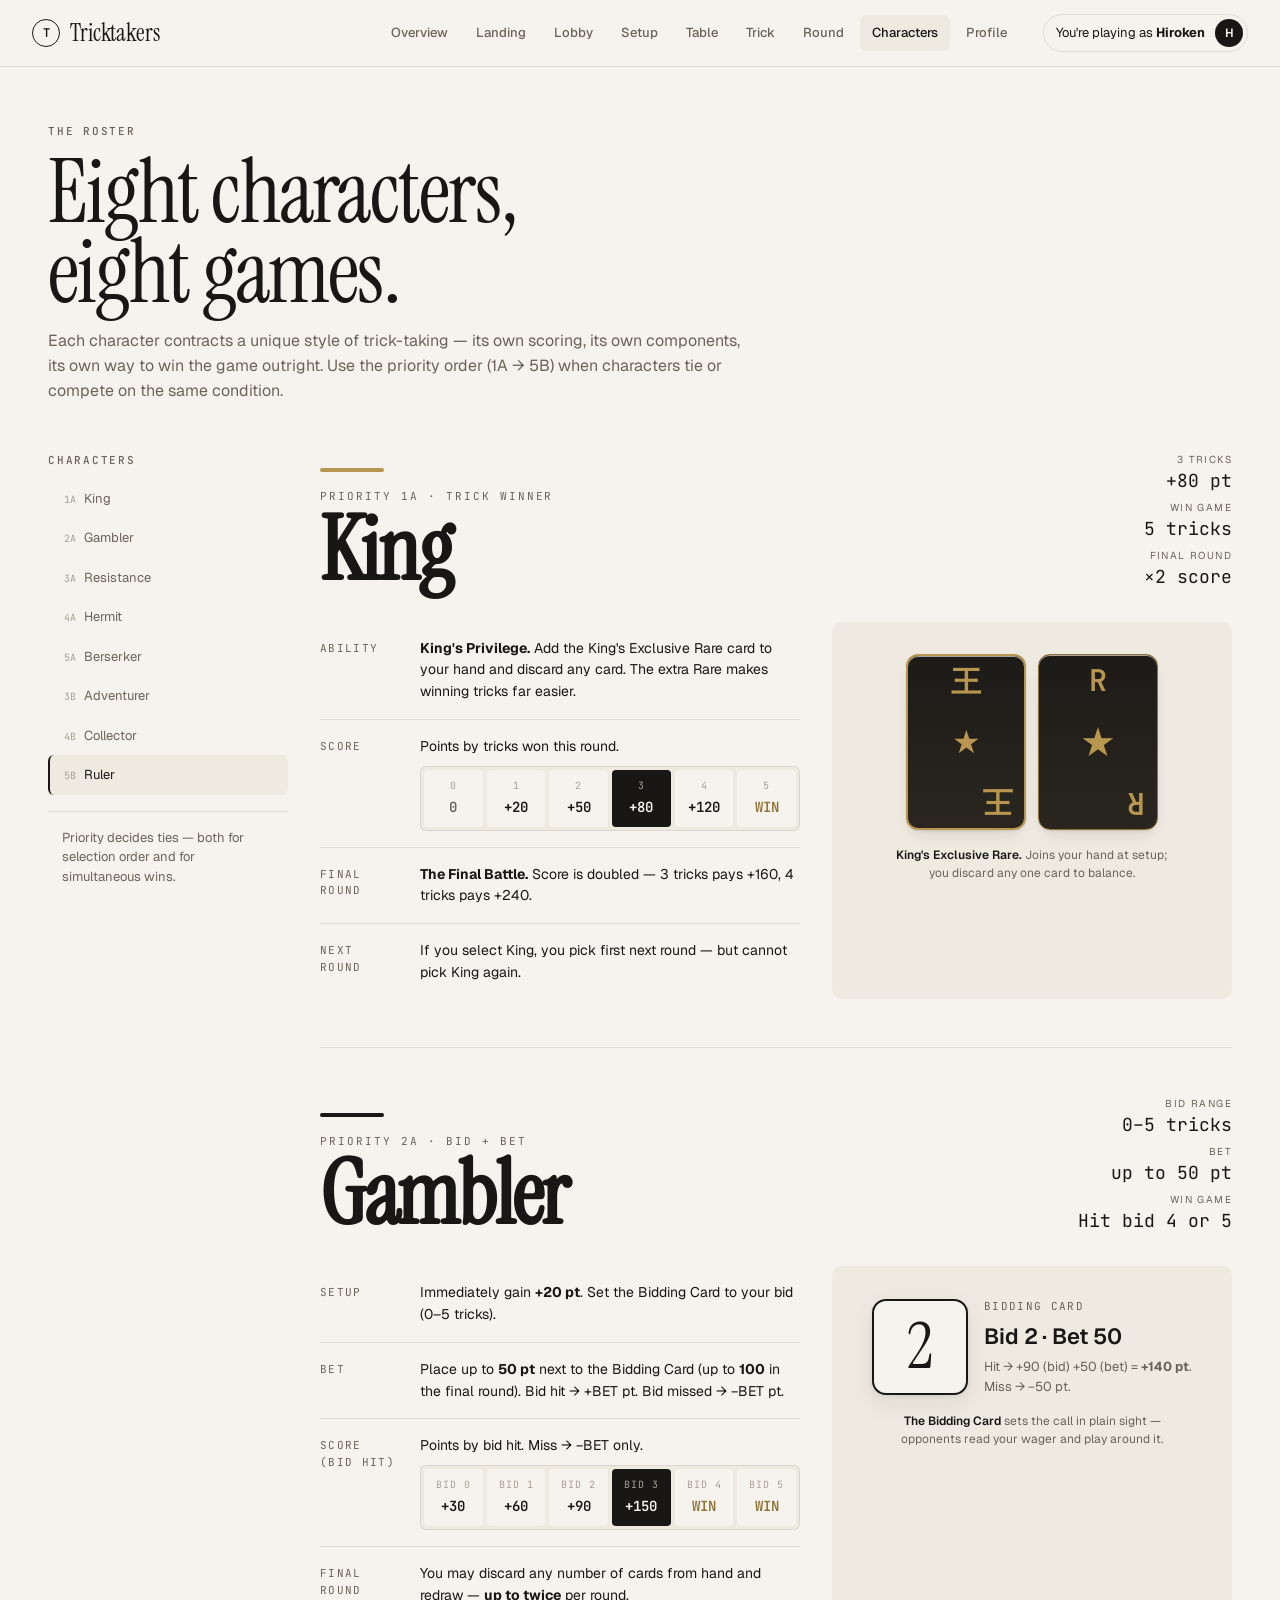
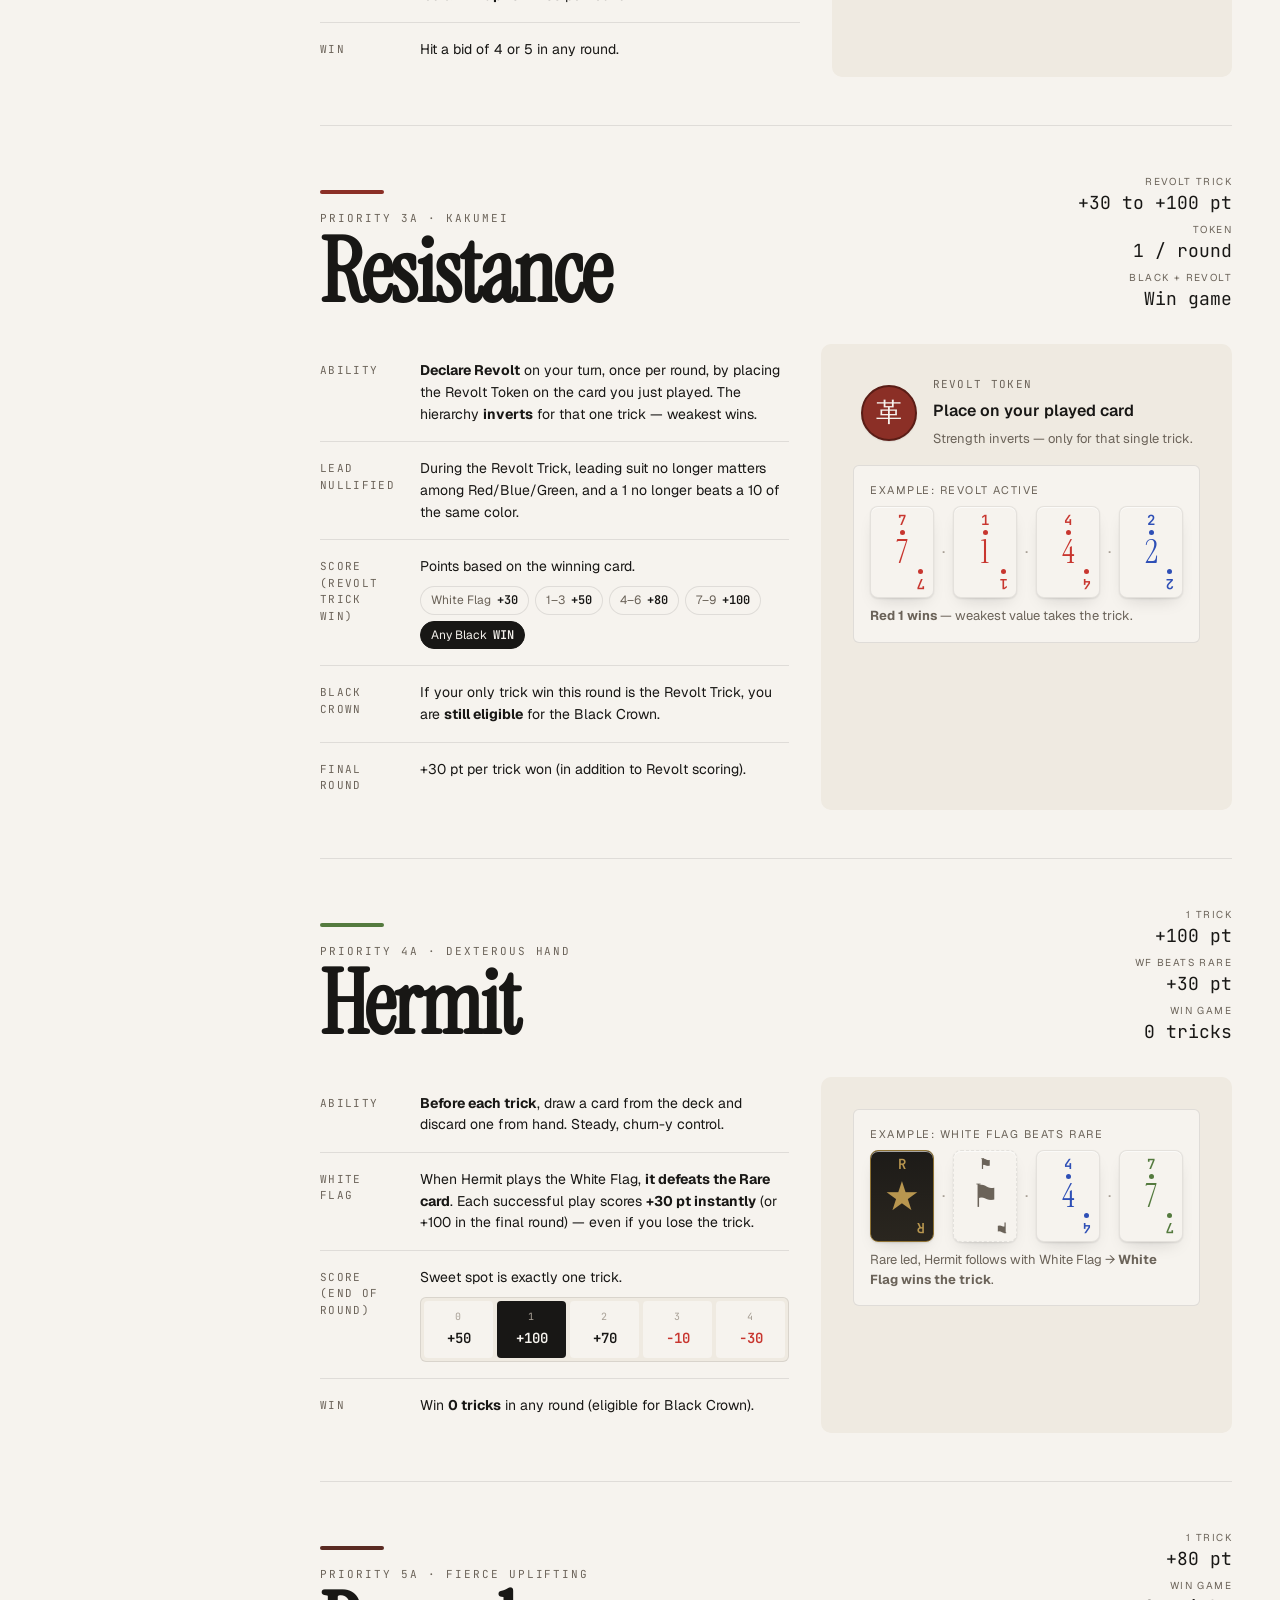
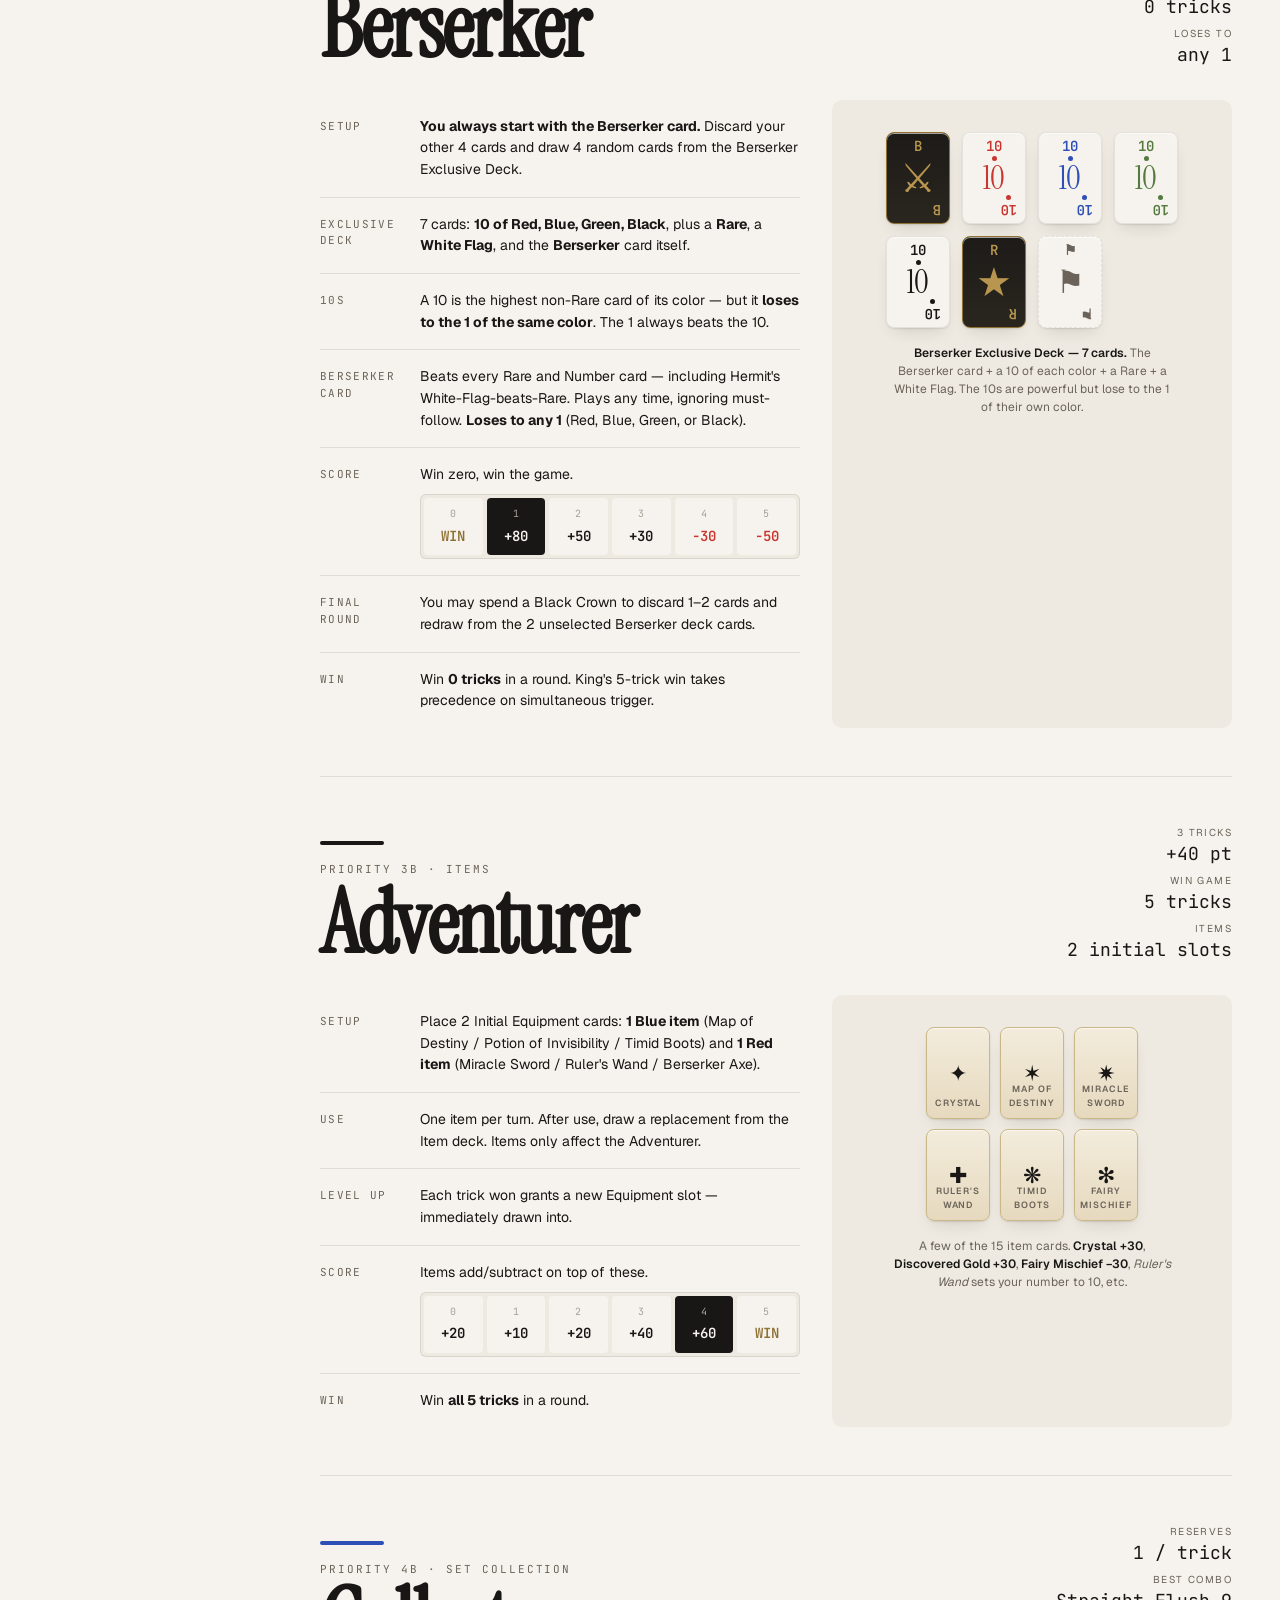
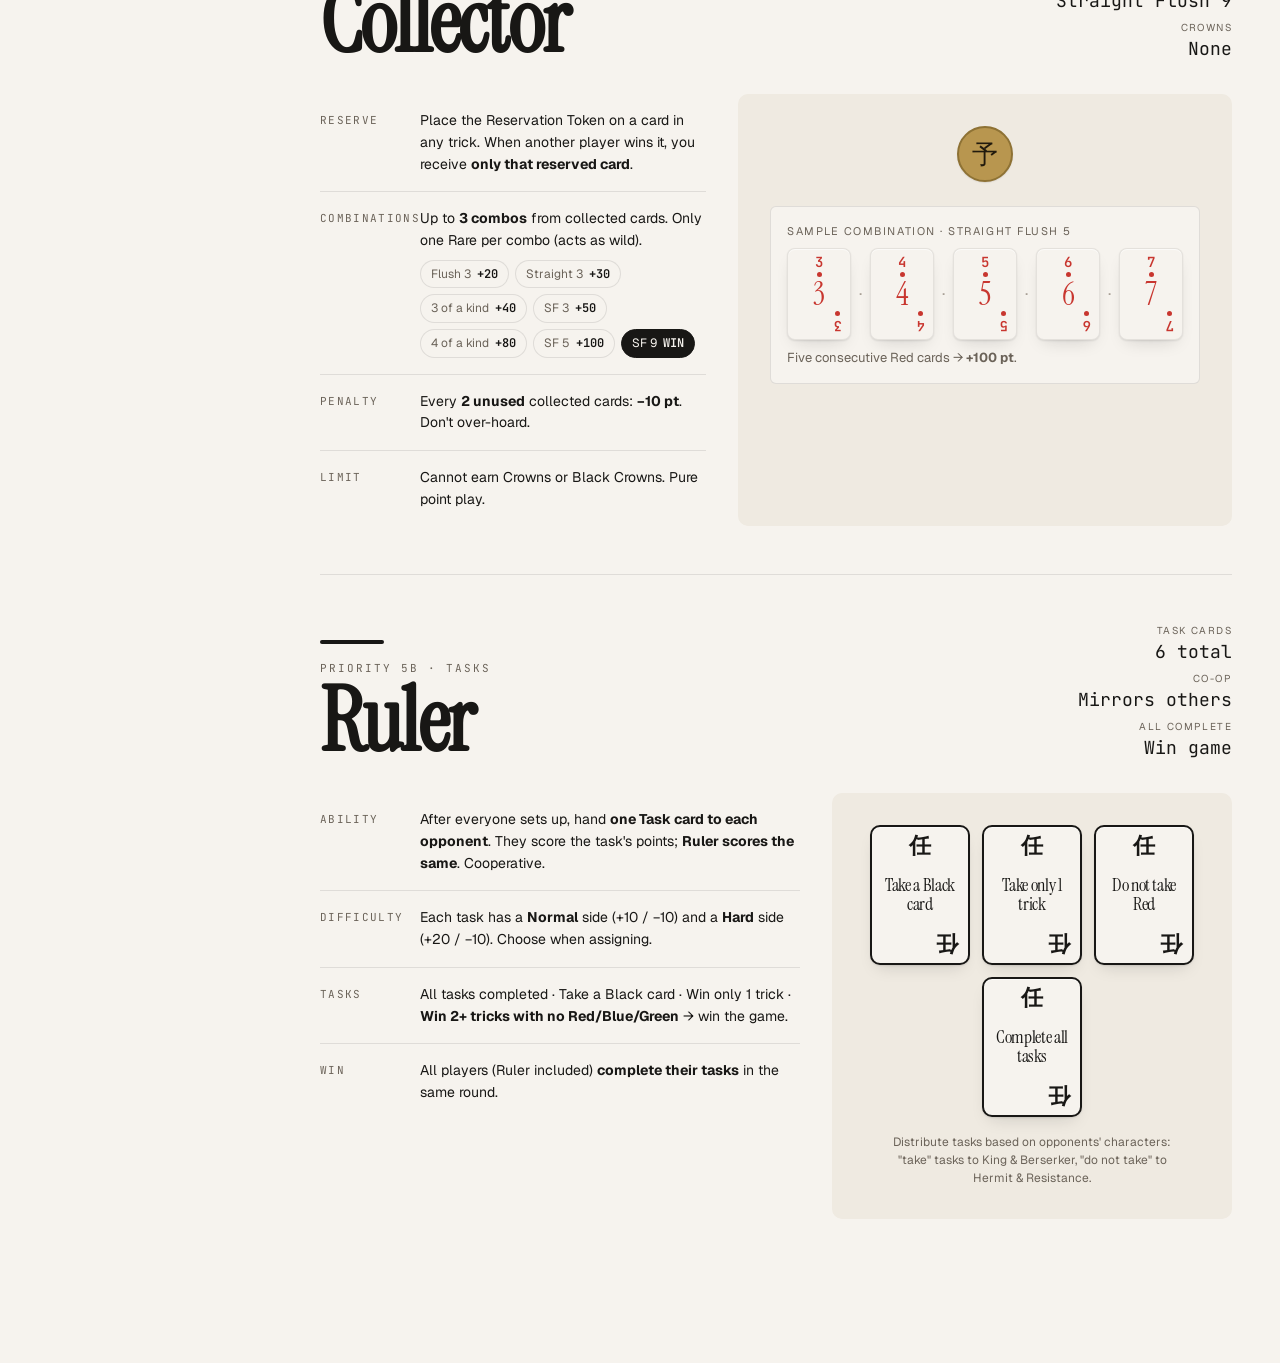
==== commit b2c06120: "initial" ====
--- a/priv/static/tricktakers/characters.html
+++ b/priv/static/tricktakers/characters.html
@@ -449,7 +449,7 @@
               </div>
               <div class="card-display">
                 <div class="example" style="width: 100%;">
-                  <div class="title">White Flag beats Rare</div>
+                  <div class="title">Example: White Flag beats Rare</div>
                   <div class="cards-row" id="hermit-example"></div>
                   <div class="body-sm muted" style="margin-top: 8px;">Rare led, Hermit follows with White Flag → <strong>White Flag wins the trick</strong>.</div>
                 </div>
